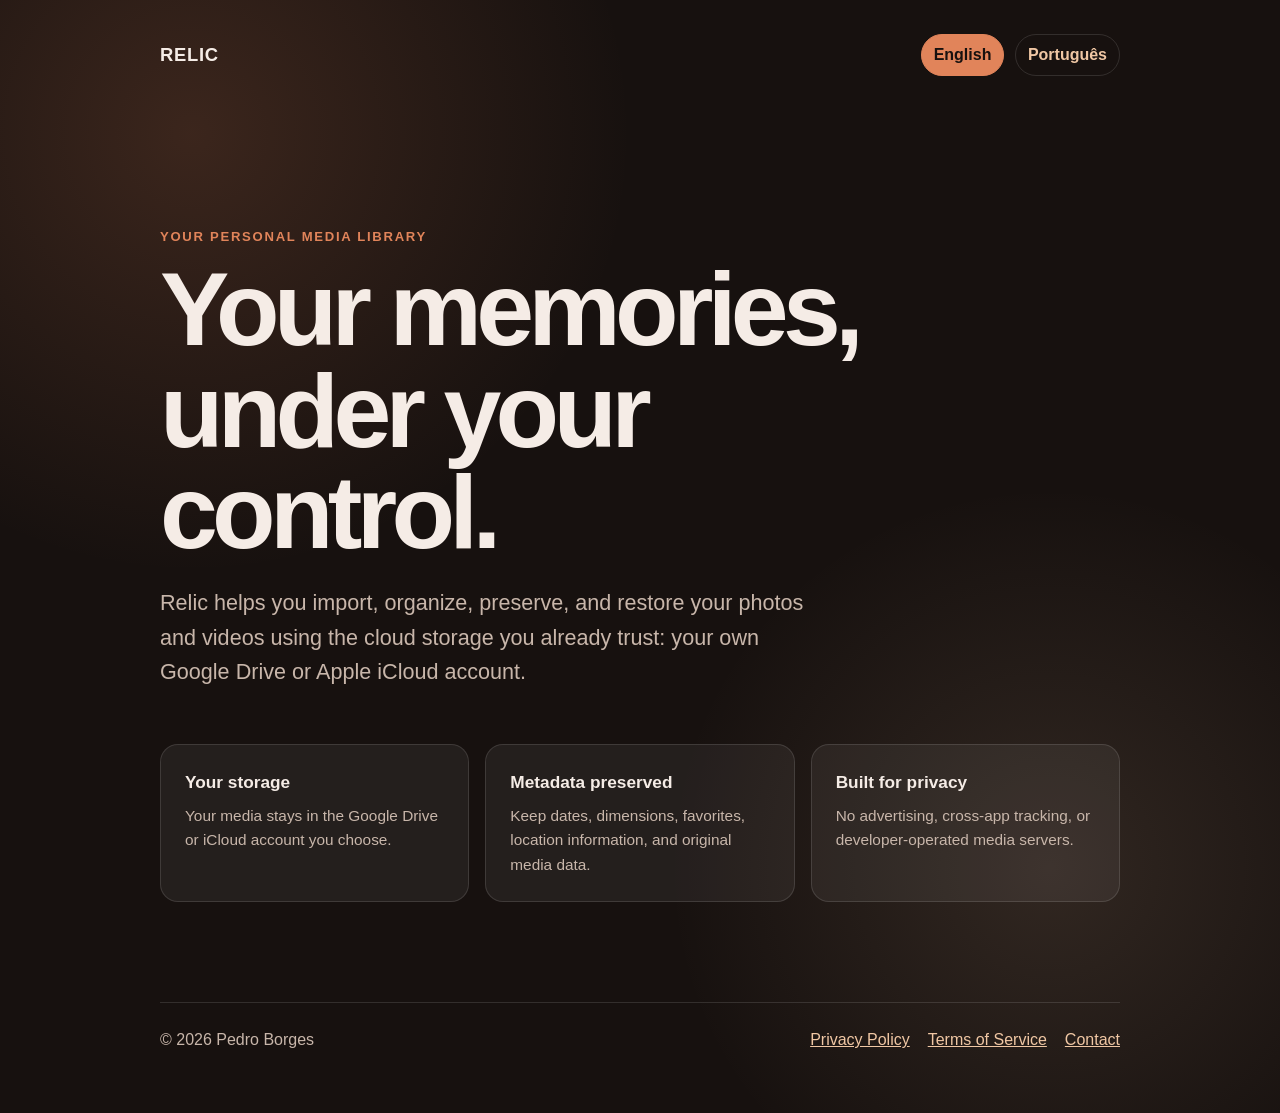
==== apps/relic/index.html @ 184eb7ae "Add Relic app homepage" ====
<!DOCTYPE html>
<html lang="en">
<head>
<meta charset="UTF-8">
<meta name="viewport" content="width=device-width, initial-scale=1.0">
<meta name="description" content="Relic organizes and preserves your personal photo and video library in Google Drive or iCloud.">
<title>Relic — Your memories, under your control</title>
<style>
:root { color-scheme:light dark; --bg:#17110f; --card:rgba(255,255,255,.06); --text:#f5ece6; --muted:#c8b6aa; --accent:#e1845a; --accent2:#f0c7a4; --border:rgba(255,255,255,.12); }
* { box-sizing:border-box; }
body { margin:0; min-height:100vh; background:radial-gradient(circle at 15% 12%,rgba(225,132,90,.18),transparent 30%),radial-gradient(circle at 82% 78%,rgba(240,199,164,.12),transparent 28%),var(--bg); color:var(--text); font-family:-apple-system,BlinkMacSystemFont,"Segoe UI",sans-serif; line-height:1.6; }
.page { width:min(100% - 40px,960px); margin:0 auto; padding:34px 0 60px; }
nav { display:flex; align-items:center; justify-content:space-between; gap:20px; }
.brand { color:var(--text); font-size:1.15rem; font-weight:750; letter-spacing:.04em; text-decoration:none; }
.languages button { margin-left:6px; padding:7px 12px; border:1px solid var(--border); border-radius:999px; background:transparent; color:var(--accent2); font:inherit; font-weight:650; cursor:pointer; }
.languages button[aria-pressed="true"] { background:var(--accent); border-color:var(--accent); color:var(--bg); }
main { padding:clamp(72px,14vw,150px) 0 100px; }
.eyebrow { color:var(--accent); font-size:.82rem; font-weight:750; letter-spacing:.13em; text-transform:uppercase; }
h1 { max-width:780px; margin:12px 0 22px; font-size:clamp(3rem,9vw,6.5rem); line-height:.98; letter-spacing:-.055em; }
.lead { max-width:670px; margin:0; color:var(--muted); font-size:clamp(1.08rem,2.5vw,1.35rem); }
.features { display:grid; grid-template-columns:repeat(3,1fr); gap:16px; margin-top:54px; }
.feature { padding:24px; background:var(--card); border:1px solid var(--border); border-radius:18px; }
.feature h2 { margin:0 0 7px; font-size:1.08rem; }
.feature p { margin:0; color:var(--muted); font-size:.96rem; }
footer { display:flex; flex-wrap:wrap; justify-content:space-between; gap:18px; padding-top:24px; border-top:1px solid var(--border); color:var(--muted); }
footer p { margin:0; }
footer a { color:var(--accent2); margin-left:18px; }
[hidden] { display:none !important; }
@media (max-width:700px) { .features { grid-template-columns:1fr; } footer a { display:inline-block; margin:8px 16px 0 0; } }
</style>
</head>
<body>
<div class="page">
<nav>
<a class="brand" href="./">RELIC</a>
<div class="languages" aria-label="Language">
<button type="button" data-language="en" aria-pressed="true">English</button>
<button type="button" data-language="pt-BR" aria-pressed="false" lang="pt-BR">Português</button>
</div>
</nav>

<main>
<section data-content-language="en">
<div class="eyebrow">Your personal media library</div>
<h1>Your memories, under your control.</h1>
<p class="lead">Relic helps you import, organize, preserve, and restore your photos and videos using the cloud storage you already trust: your own Google Drive or Apple iCloud account.</p>
<div class="features">
<div class="feature"><h2>Your storage</h2><p>Your media stays in the Google Drive or iCloud account you choose.</p></div>
<div class="feature"><h2>Metadata preserved</h2><p>Keep dates, dimensions, favorites, location information, and original media data.</p></div>
<div class="feature"><h2>Built for privacy</h2><p>No advertising, cross-app tracking, or developer-operated media servers.</p></div>
</div>
</section>

<section data-content-language="pt-BR" lang="pt-BR" hidden>
<div class="eyebrow">Sua biblioteca pessoal de mídias</div>
<h1>Suas memórias, sob seu controle.</h1>
<p class="lead">O Relic ajuda você a importar, organizar, preservar e restaurar suas fotos e vídeos usando o armazenamento em nuvem que você já confia: sua própria conta do Google Drive ou Apple iCloud.</p>
<div class="features">
<div class="feature"><h2>Seu armazenamento</h2><p>Suas mídias permanecem na conta do Google Drive ou iCloud escolhida por você.</p></div>
<div class="feature"><h2>Metadados preservados</h2><p>Mantenha datas, dimensões, favoritos, localização e os dados originais das mídias.</p></div>
<div class="feature"><h2>Feito para privacidade</h2><p>Sem publicidade, rastreamento entre aplicativos ou servidores de mídia operados pelo desenvolvedor.</p></div>
</div>
</section>
</main>

<footer>
<p>© 2026 Pedro Borges</p>
<div><a href="privacy.html">Privacy Policy</a><a href="terms.html">Terms of Service</a><a href="mailto:pedromopi@hotmail.com">Contact</a></div>
</footer>
</div>
<script>
(() => {
    const buttons = Array.from(document.querySelectorAll('[data-language]'));
    const sections = Array.from(document.querySelectorAll('[data-content-language]'));
    const supported = ['en', 'pt-BR'];
    function selectLanguage(language, remember = true) {
        const selected = supported.includes(language) ? language : 'en';
        document.documentElement.lang = selected;
        sections.forEach(section => { section.hidden = section.dataset.contentLanguage !== selected; });
        buttons.forEach(button => button.setAttribute('aria-pressed', String(button.dataset.language === selected)));
        if (remember) localStorage.setItem('relic-site-language', selected);
    }
    buttons.forEach(button => button.addEventListener('click', () => selectLanguage(button.dataset.language)));
    const saved = localStorage.getItem('relic-site-language');
    const browser = navigator.language.toLowerCase().startsWith('pt') ? 'pt-BR' : 'en';
    selectLanguage(saved || browser, false);
})();
</script>
</body>
</html>
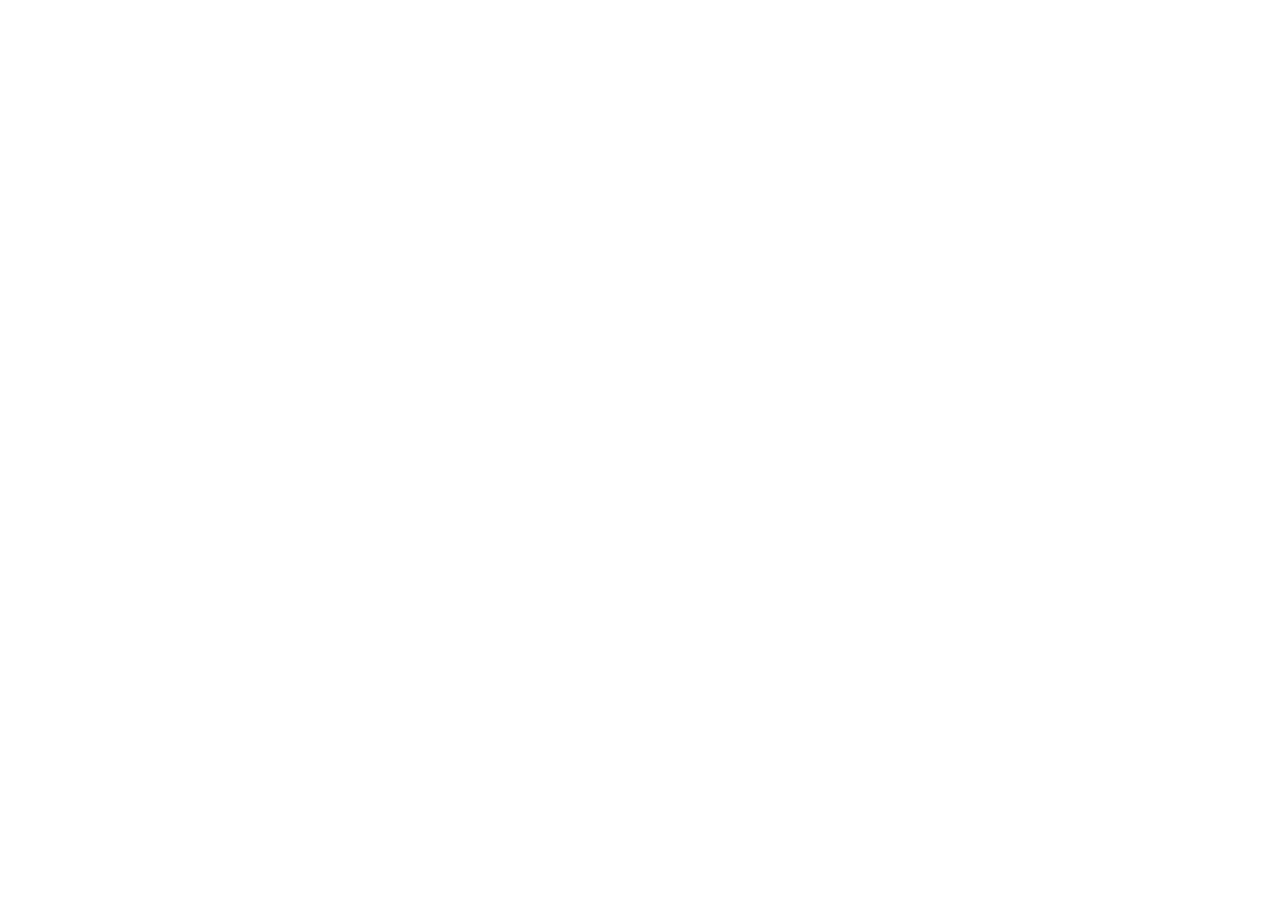
==== commit 49d486d9: "Redirect GitHub Pages routes to pedromopi.com" ====
--- a/apps/relic/index.html
+++ b/apps/relic/index.html
@@ -1,90 +1,16 @@
-<!DOCTYPE html>
+<!doctype html>
 <html lang="en">
 <head>
-<meta charset="UTF-8">
-<meta name="viewport" content="width=device-width, initial-scale=1.0">
-<meta name="description" content="Relic organizes and preserves your personal photo and video library in Google Drive or iCloud.">
-<title>Relic — Your memories, under your control</title>
-<style>
-:root { color-scheme:light dark; --bg:#17110f; --card:rgba(255,255,255,.06); --text:#f5ece6; --muted:#c8b6aa; --accent:#e1845a; --accent2:#f0c7a4; --border:rgba(255,255,255,.12); }
-* { box-sizing:border-box; }
-body { margin:0; min-height:100vh; background:radial-gradient(circle at 15% 12%,rgba(225,132,90,.18),transparent 30%),radial-gradient(circle at 82% 78%,rgba(240,199,164,.12),transparent 28%),var(--bg); color:var(--text); font-family:-apple-system,BlinkMacSystemFont,"Segoe UI",sans-serif; line-height:1.6; }
-.page { width:min(100% - 40px,960px); margin:0 auto; padding:34px 0 60px; }
-nav { display:flex; align-items:center; justify-content:space-between; gap:20px; }
-.brand { color:var(--text); font-size:1.15rem; font-weight:750; letter-spacing:.04em; text-decoration:none; }
-.languages button { margin-left:6px; padding:7px 12px; border:1px solid var(--border); border-radius:999px; background:transparent; color:var(--accent2); font:inherit; font-weight:650; cursor:pointer; }
-.languages button[aria-pressed="true"] { background:var(--accent); border-color:var(--accent); color:var(--bg); }
-main { padding:clamp(72px,14vw,150px) 0 100px; }
-.eyebrow { color:var(--accent); font-size:.82rem; font-weight:750; letter-spacing:.13em; text-transform:uppercase; }
-h1 { max-width:780px; margin:12px 0 22px; font-size:clamp(3rem,9vw,6.5rem); line-height:.98; letter-spacing:-.055em; }
-.lead { max-width:670px; margin:0; color:var(--muted); font-size:clamp(1.08rem,2.5vw,1.35rem); }
-.features { display:grid; grid-template-columns:repeat(3,1fr); gap:16px; margin-top:54px; }
-.feature { padding:24px; background:var(--card); border:1px solid var(--border); border-radius:18px; }
-.feature h2 { margin:0 0 7px; font-size:1.08rem; }
-.feature p { margin:0; color:var(--muted); font-size:.96rem; }
-footer { display:flex; flex-wrap:wrap; justify-content:space-between; gap:18px; padding-top:24px; border-top:1px solid var(--border); color:var(--muted); }
-footer p { margin:0; }
-footer a { color:var(--accent2); margin-left:18px; }
-[hidden] { display:none !important; }
-@media (max-width:700px) { .features { grid-template-columns:1fr; } footer a { display:inline-block; margin:8px 16px 0 0; } }
-</style>
+  <meta charset="utf-8">
+  <meta name="robots" content="noindex">
+  <meta http-equiv="refresh" content="0; url=https://pedromopi.com/apps/relic/index.html">
+  <link rel="canonical" href="https://pedromopi.com/apps/relic/index.html">
+  <title>Redirecting…</title>
+  <script>
+    window.location.replace('https://pedromopi.com' + window.location.pathname + window.location.search + window.location.hash);
+  </script>
 </head>
 <body>
-<div class="page">
-<nav>
-<a class="brand" href="./">RELIC</a>
-<div class="languages" aria-label="Language">
-<button type="button" data-language="en" aria-pressed="true">English</button>
-<button type="button" data-language="pt-BR" aria-pressed="false" lang="pt-BR">Português</button>
-</div>
-</nav>
-
-<main>
-<section data-content-language="en">
-<div class="eyebrow">Your personal media library</div>
-<h1>Your memories, under your control.</h1>
-<p class="lead">Relic helps you import, organize, preserve, and restore your photos and videos using the cloud storage you already trust: your own Google Drive or Apple iCloud account.</p>
-<div class="features">
-<div class="feature"><h2>Your storage</h2><p>Your media stays in the Google Drive or iCloud account you choose.</p></div>
-<div class="feature"><h2>Metadata preserved</h2><p>Keep dates, dimensions, favorites, location information, and original media data.</p></div>
-<div class="feature"><h2>Built for privacy</h2><p>No advertising, cross-app tracking, or developer-operated media servers.</p></div>
-</div>
-</section>
-
-<section data-content-language="pt-BR" lang="pt-BR" hidden>
-<div class="eyebrow">Sua biblioteca pessoal de mídias</div>
-<h1>Suas memórias, sob seu controle.</h1>
-<p class="lead">O Relic ajuda você a importar, organizar, preservar e restaurar suas fotos e vídeos usando o armazenamento em nuvem que você já confia: sua própria conta do Google Drive ou Apple iCloud.</p>
-<div class="features">
-<div class="feature"><h2>Seu armazenamento</h2><p>Suas mídias permanecem na conta do Google Drive ou iCloud escolhida por você.</p></div>
-<div class="feature"><h2>Metadados preservados</h2><p>Mantenha datas, dimensões, favoritos, localização e os dados originais das mídias.</p></div>
-<div class="feature"><h2>Feito para privacidade</h2><p>Sem publicidade, rastreamento entre aplicativos ou servidores de mídia operados pelo desenvolvedor.</p></div>
-</div>
-</section>
-</main>
-
-<footer>
-<p>© 2026 Pedro Borges</p>
-<div><a href="privacy.html">Privacy Policy</a><a href="terms.html">Terms of Service</a><a href="mailto:pedromopi@hotmail.com">Contact</a></div>
-</footer>
-</div>
-<script>
-(() => {
-    const buttons = Array.from(document.querySelectorAll('[data-language]'));
-    const sections = Array.from(document.querySelectorAll('[data-content-language]'));
-    const supported = ['en', 'pt-BR'];
-    function selectLanguage(language, remember = true) {
-        const selected = supported.includes(language) ? language : 'en';
-        document.documentElement.lang = selected;
-        sections.forEach(section => { section.hidden = section.dataset.contentLanguage !== selected; });
-        buttons.forEach(button => button.setAttribute('aria-pressed', String(button.dataset.language === selected)));
-        if (remember) localStorage.setItem('relic-site-language', selected);
-    }
-    buttons.forEach(button => button.addEventListener('click', () => selectLanguage(button.dataset.language)));
-    const saved = localStorage.getItem('relic-site-language');
-    const browser = navigator.language.toLowerCase().startsWith('pt') ? 'pt-BR' : 'en';
-    selectLanguage(saved || browser, false);
-})();
-</script>
+  <p>Redirecting to <a href="https://pedromopi.com/apps/relic/index.html">https://pedromopi.com/apps/relic/index.html</a>…</p>
 </body>
 </html>
